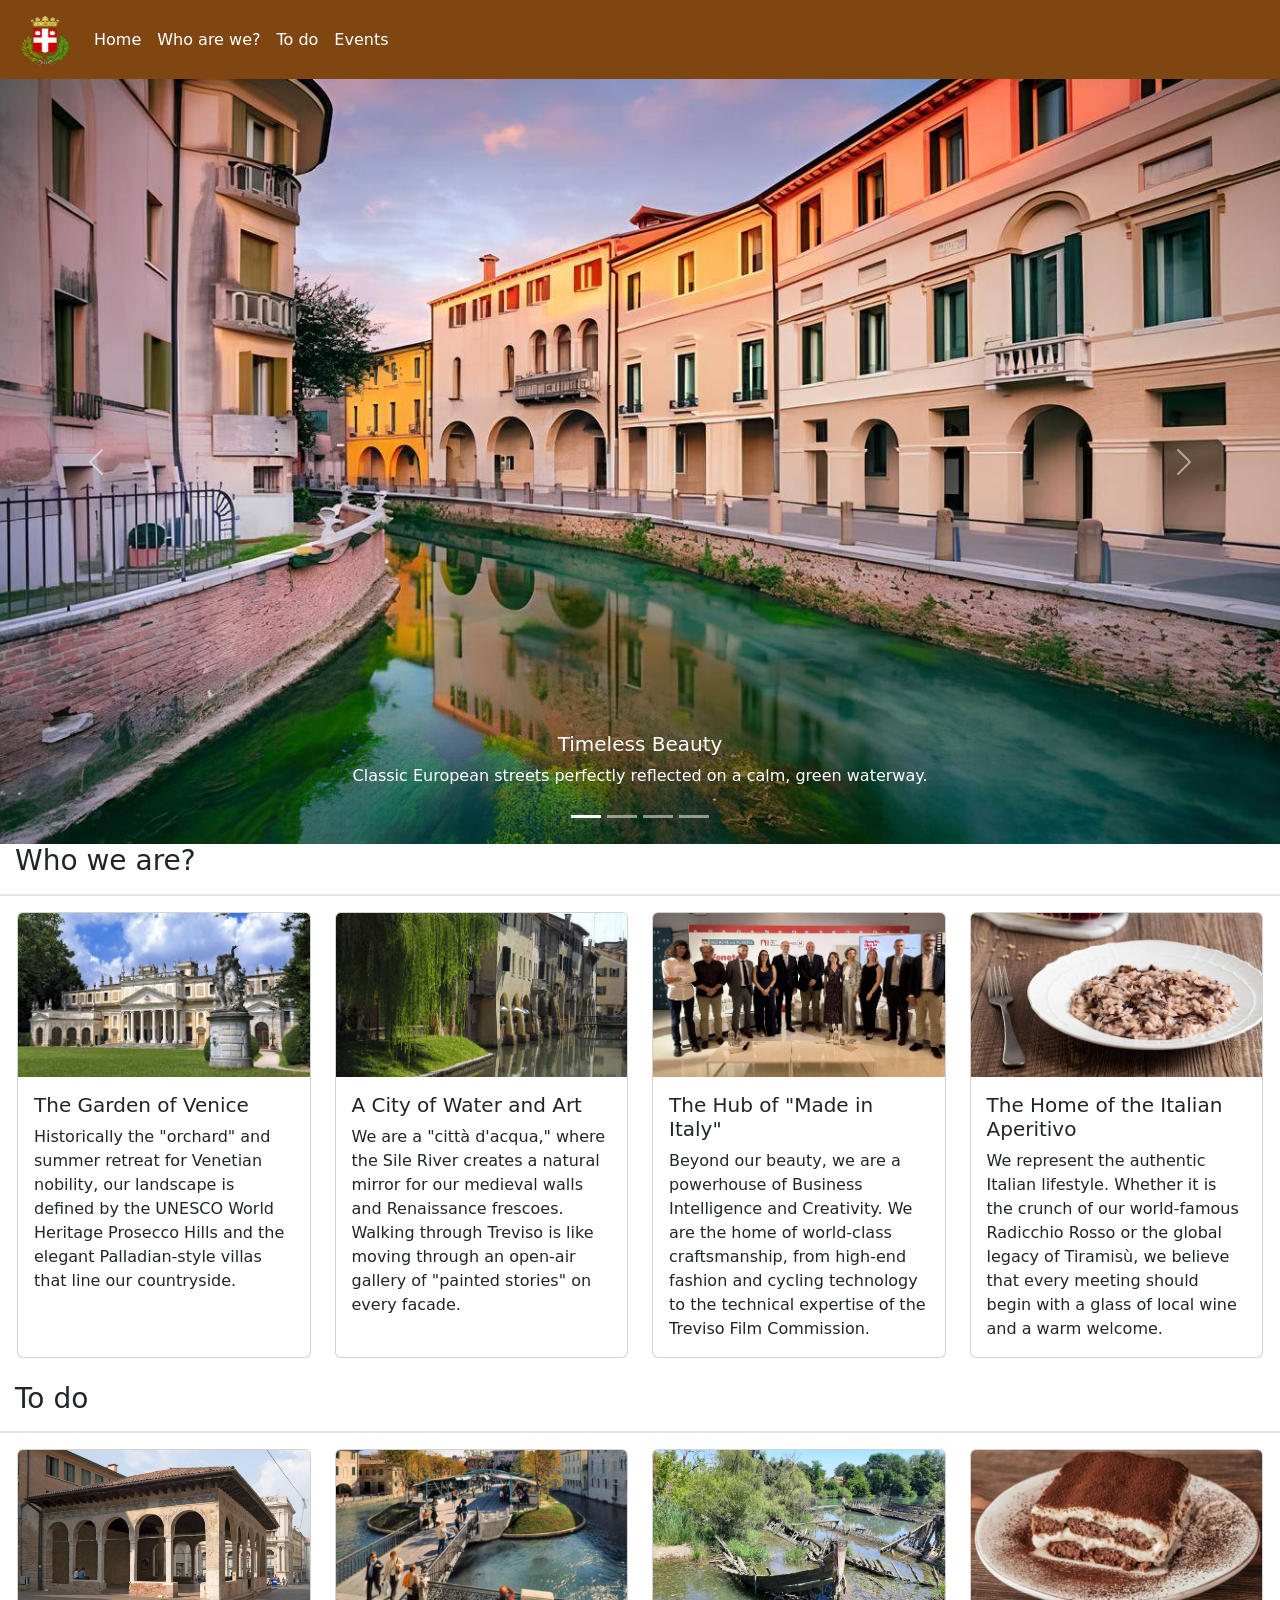
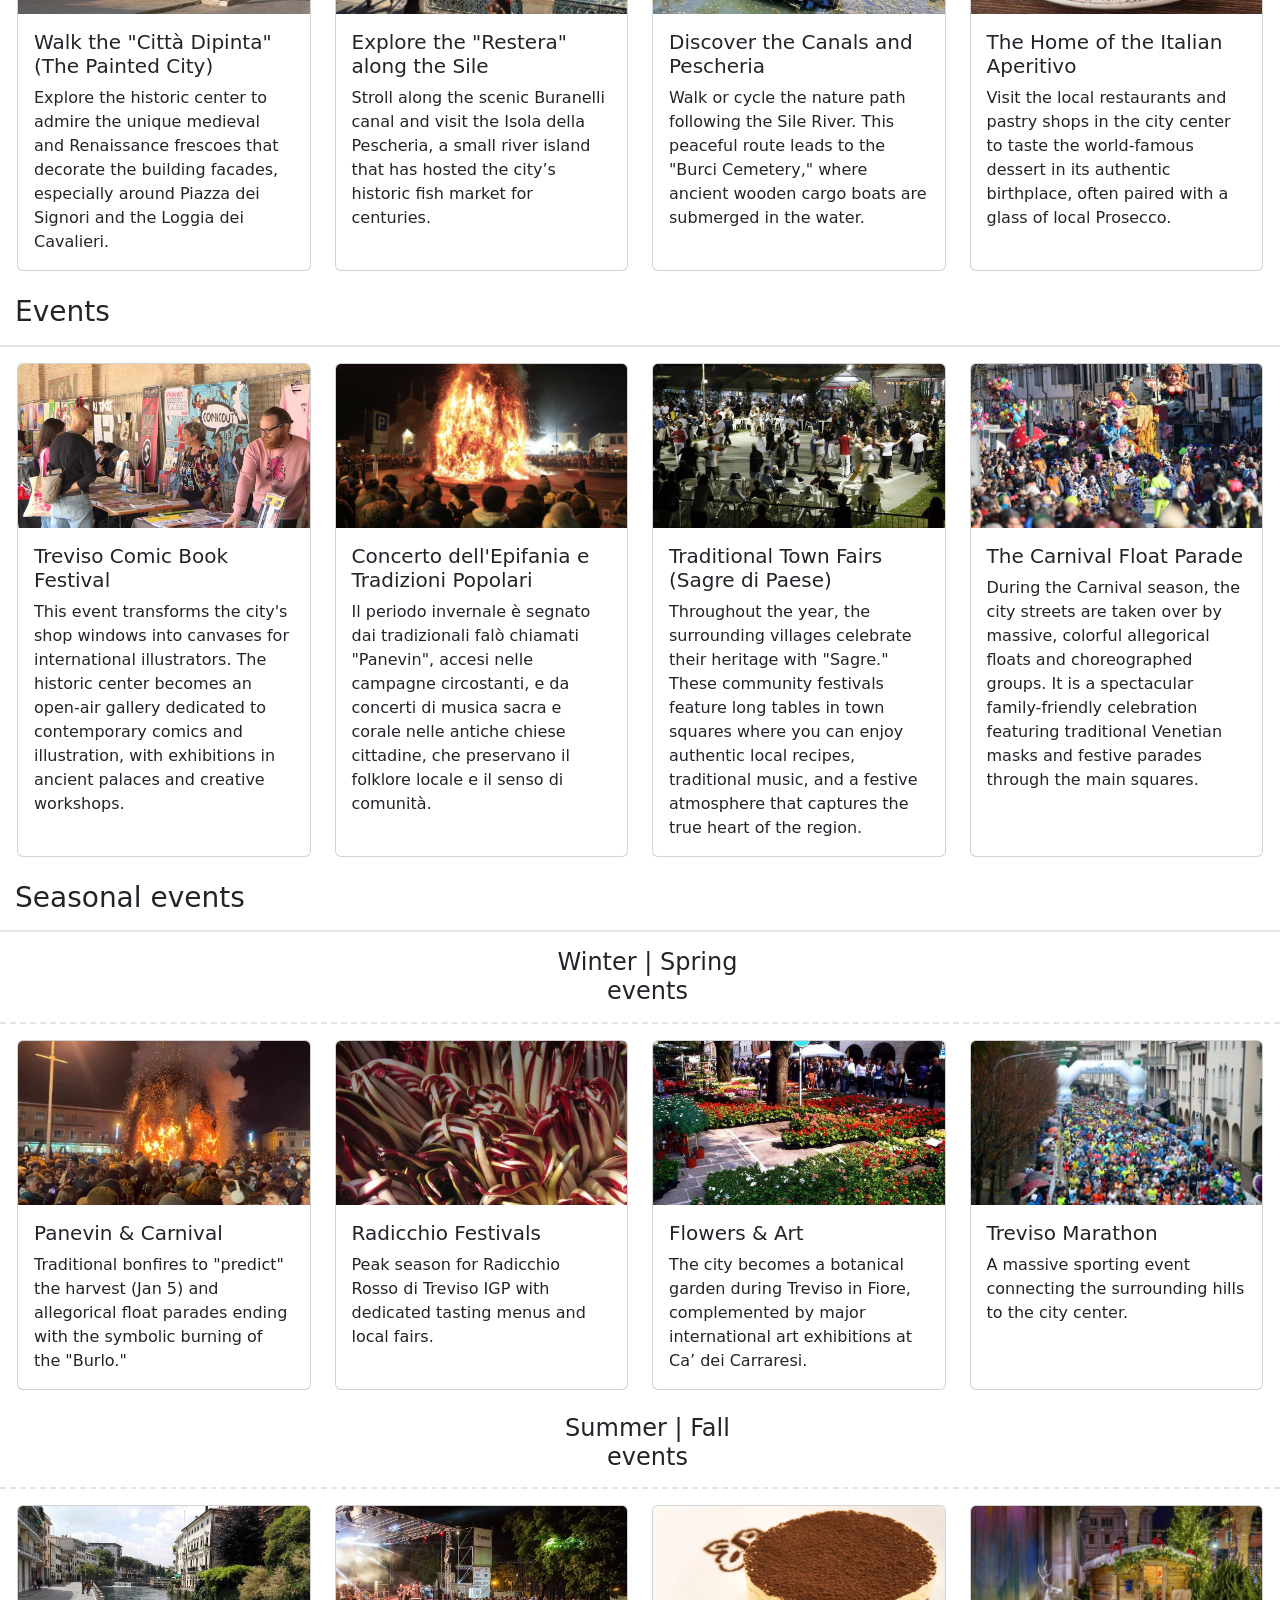
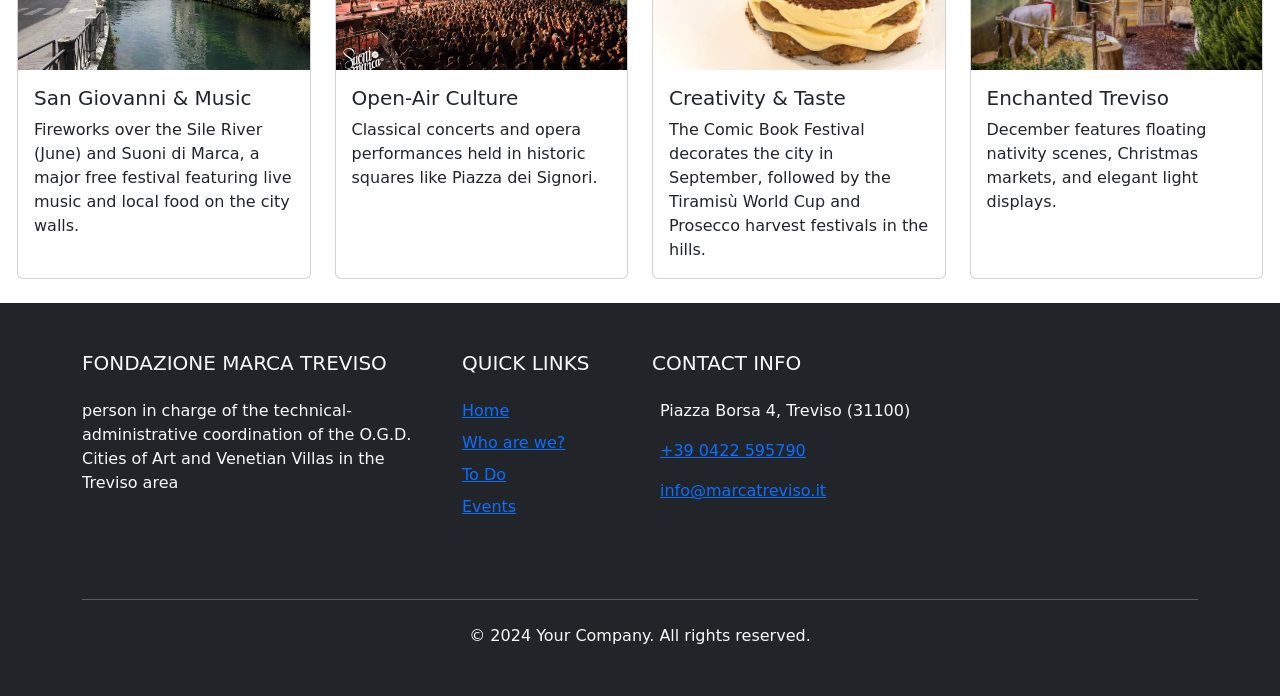
==== index.html @ ce569277 "Rename homepage.html to index.html" ====
<!DOCTYPE html>
<html lang="en">

<head>
    <meta charset="UTF-8">
    <meta name="viewport" content="width=device-width, initial-scale=1.0">
    <link href="https://cdn.jsdelivr.net/npm/bootstrap@5.3.3/dist/css/bootstrap.min.css" rel="stylesheet">
    <link href="https://unpkg.com/aos@2.3.1/dist/aos.css" rel="stylesheet">
    <script src="https://cdn.jsdelivr.net/npm/bootstrap@5.3.3/dist/js/bootstrap.bundle.min.js" defer></script>
    <script src="https://unpkg.com/aos@2.3.1/dist/aos.js"></script>
    <script src="script.js"></script>
    <link rel="stylesheet" href="css.css">
    <title>Treviso</title>
    <link rel="icon" type="image/x-icon" href="logo.png">

</head>

<body>
    <nav class="navbar navbar-expand-lg w-100 m-0 p-2" style="background-color: #804611;">
        <div class="container-fluid">
            <a class="navbar-brand" href="homepage.html">
                <img src="logo.png" alt="Treviso Logo" width="50" height="50"
                    class="d-inline-block align-text-top rounded-circle">
            </a>
            <button class="navbar-toggler" type="button" data-bs-toggle="collapse" data-bs-target="#navbarNavAltMarkup">
                <span class="navbar-toggler-icon"></span>
            </button>
            <div class="collapse navbar-collapse" id="navbarNavAltMarkup">
                <div class="navbar-nav test">
                    <a class="nav-link text-white" href="#home">Home</a>
                    <a class="nav-link text-white" href="#whoarewe">Who are we?</a>
                    <a class="nav-link text-white" href="#todo">To do</a>
                    <a class="nav-link text-white" href="#events">Events</a>
                </div>
            </div>
        </div>
    </nav>
    <div id="carouselExampleCaptions" class="carousel slide">
        <div class="carousel-indicators">
            <button type="button" data-bs-target="#carouselExampleCaptions" data-bs-slide-to="0" class="active"
                aria-current="true" aria-label="Slide 1"></button>
            <button type="button" data-bs-target="#carouselExampleCaptions" data-bs-slide-to="1"
                aria-label="Slide 2"></button>
            <button type="button" data-bs-target="#carouselExampleCaptions" data-bs-slide-to="2"
                aria-label="Slide 3"></button>
            <button type="button" data-bs-target="#carouselExampleCaptions" data-bs-slide-to="3"
                aria-label="Slide 4"></button>
        </div>

        <div class="carousel-inner">
            <div class="carousel-item active">
                <img src="img/River1.jpg" class="d-block w-100" alt="Timeless Beauty">
                <div class="carousel-caption d-none d-md-block">
                    <h5>Timeless Beauty</h5>
                    <p>Classic European streets perfectly reflected on a calm, green waterway.</p>
                </div>
            </div>

            <div class="carousel-item">
                <img src="img/Fountain.jpg" class="d-block w-100" alt="Hidden Square">
                <div class="carousel-caption d-none d-md-block">
                    <h5>Hidden Square</h5>
                    <p>A peaceful, enclosed courtyard featuring elegant stone benches.</p>
                </div>
            </div>
            <div class="carousel-item">
                <img src="img/Piazza.jpg" class="d-block w-100" alt="Heart of the City">
                <div class="carousel-caption d-none d-md-block">
                    <h5>Heart of the City</h5>
                    <p>A grand public square featuring ornate lampposts.</p>
                </div>
            </div>

            <div class="carousel-item">
                <img src="img/River2.jpg" class="d-block w-100" alt="Scenic Canal Walk">
                <div class="carousel-caption d-none d-md-block">
                    <h5>Scenic Canal Walk</h5>
                    <p>A picturesque city promenade along a calm waterway.</p>
                </div>
            </div>
        </div>

        <button class="carousel-control-prev" type="button" data-bs-target="#carouselExampleCaptions"
            data-bs-slide="prev">
            <span class="carousel-control-prev-icon" aria-hidden="true"></span>
            <span class="visually-hidden">Previous</span>
        </button>
        <button class="carousel-control-next" type="button" data-bs-target="#carouselExampleCaptions"
            data-bs-slide="next">
            <span class="carousel-control-next-icon" aria-hidden="true"></span>
            <span class="visually-hidden">Next</span>
        </button>
    </div>
    <!-- Who are we? -->
    <div data-aos="zoom-in">
        <h3 class="text-sep" id="whoarewe">Who we are?</h3>
        <hr class="solid">
        <div data-aos="zoom-in">
            <div class="mb-4">
                <div class="row cardrow">
                    <div class="col">
                        <div class="card h-100">
                            <img src="img/Garden.jpg" class="card-img-top pop-out" style="cursor: zoom-in;"
                                alt="The Garden of Venice">
                            <div class="card-body">
                                <h5 class="card-title">The Garden of Venice</h5>
                                <p class="card-text">Historically the "orchard" and summer retreat for Venetian
                                    nobility,
                                    our landscape is defined by the UNESCO World Heritage Prosecco Hills and the
                                    elegant
                                    Palladian-style villas that line our countryside. </p>
                            </div>
                        </div>
                    </div>
                    <div class="col">
                        <div class="card h-100">
                            <img src="img/Water.jpg" class="card-img-top pop-out" style="cursor: zoom-in;"
                                alt="A City of Water and Art">
                            <div class="card-body">
                                <h5 class="card-title">A City of Water and Art</h5>
                                <p class="card-text">We are a "città d'acqua," where the Sile River creates a
                                    natural
                                    mirror
                                    for our medieval walls and Renaissance frescoes. Walking through Treviso is like
                                    moving
                                    through an open-air gallery of "painted stories" on every facade.</p>
                            </div>
                        </div>
                    </div>
                    <div class="col">
                        <div class="card h-100">
                            <img src="img/Hub.jpg" class="card-img-top pop-out" style="cursor: zoom-in;"
                                alt='The Hub of "Made in Italy"'>
                            <div class="card-body">
                                <h5 class="card-title">The Hub of "Made in Italy"</h5>
                                <p class="card-text">Beyond our beauty, we are a powerhouse of Business Intelligence
                                    and
                                    Creativity. We are the home of world-class craftsmanship, from high-end fashion
                                    and
                                    cycling technology to the technical expertise of the Treviso Film Commission.
                                </p>
                            </div>
                        </div>
                    </div>
                    <div class="col">
                        <div class="card h-100">
                            <img src="img/Home.jpg" class="card-img-top pop-out" style="cursor: zoom-in;"
                                alt="The Home of the Italian Aperitivo">
                            <div class="card-body">
                                <h5 class="card-title">The Home of the Italian Aperitivo</h5>
                                <p class="card-text">We represent the authentic Italian lifestyle. Whether it is the
                                    crunch
                                    of our world-famous Radicchio Rosso or the global legacy of Tiramisù, we believe
                                    that
                                    every meeting should begin with a glass of local wine and a warm welcome.</p>
                            </div>
                        </div>
                    </div>
                </div>
            </div>
        </div>
    </div>
    <!-- To Do -->
    <div data-aos="zoom-in">
        <h3 class="text-sep" id="todo">To do</h3>
        <hr class="solid">
        <div class="mb-4">
            <div class="row cardrow">
                <div class="col">
                    <div class="card h-100">
                        <img src="img/walk.jpg"
                            class="card-img-top pop-out" style="cursor: zoom-in;"
                            alt='Walk the "Città Dipinta" (The Painted City)'>
                        <div class="card-body">
                            <h5 class="card-title">Walk the "Città Dipinta" (The Painted City)</h5>
                            <p class="card-text"> Explore the historic center to admire the unique medieval
                                and
                                Renaissance frescoes that decorate the building facades, especially around
                                Piazza
                                dei Signori and the Loggia dei Cavalieri.</p>
                        </div>
                    </div>
                </div>
                <div class="col">
                    <div class="card h-100">
                        <img src="img/restera.jpg"
                            class="card-img-top pop-out" style="cursor: zoom-in;"
                            alt='Explore the "Restera" along the Sile'>
                        <div class="card-body">
                            <h5 class="card-title">Explore the "Restera" along the Sile</h5>
                            <p class="card-text">Stroll along the scenic Buranelli canal and visit the Isola
                                della
                                Pescheria, a small river island that has hosted the city’s historic fish
                                market
                                for
                                centuries.</p>
                        </div>
                    </div>
                </div>
                <div class="col">
                    <div class="card h-100">
                        <img src="img/boat.jpg"
                            class="card-img-top pop-out" style="cursor: zoom-in;"
                            alt='Discover the Canals and Pescheria'>
                        <div class="card-body">
                            <h5 class="card-title">Discover the Canals and Pescheria</h5>
                            <p class="card-text">Walk or cycle the nature path following the Sile River. This peaceful route leads to the "Burci Cemetery," where ancient wooden cargo boats are submerged in the water.</p>
                        </div>
                    </div>
                </div>
                <div class="col">
                    <div class="card h-100">
                        <img src="img/misu.webp"
                            class="card-img-top pop-out" style="cursor: zoom-in;"
                            alt="The Home of the Italian Aperitivo">
                        <div class="card-body">
                            <h5 class="card-title">The Home of the Italian Aperitivo</h5>
                            <p class="card-text">Visit the local restaurants and pastry shops in the city
                                center
                                to
                                taste the world-famous dessert in its authentic birthplace, often paired
                                with a
                                glass of local Prosecco.</p>
                        </div>
                    </div>
                </div>
            </div>
        </div>
    </div>
    <!-- Events -->
    <h3 class="text-sep" id="events">Events</h3>
    <hr class="solid">
    <div data-aos="zoom-in">
        <div class="mb-4">
            <div class="row cardrow">
                <div class="col">
                    <div class="card h-100">
                        <img src="img/2347.jpg"
                            class="card-img-top pop-out" style="cursor: zoom-in;" alt='Treviso Comic Book Festival'>
                        <div class="card-body">
                            <h5 class="card-title">Treviso Comic Book Festival</h5>
                            <p class="card-text">This event transforms the city's shop windows into canvases for
                                international illustrators. The historic center becomes an open-air gallery
                                dedicated to contemporary comics and illustration, with exhibitions in ancient
                                palaces and creative workshops.</p>
                        </div>
                    </div>
                </div>
                <div class="col">
                    <div class="card h-100">
                        <img src="img/burn.jpg"
                            class="card-img-top pop-out" style="cursor: zoom-in;"
                            alt="Concerto dell'Epifania e Tradizioni Popolari">
                        <div class="card-body">
                            <h5 class="card-title">Concerto dell'Epifania e Tradizioni Popolari</h5>
                            <p class="card-text">Il periodo invernale è segnato dai tradizionali falò chiamati
                                "Panevin", accesi nelle campagne circostanti, e da concerti di musica sacra e
                                corale nelle antiche chiese cittadine, che preservano il folklore locale e il
                                senso di comunità.</p>
                        </div>
                    </div>
                </div>
                <div class="col">
                    <div class="card h-100">
                        <img src="img/fair.jpg" class="card-img-top pop-out"
                            style="cursor: zoom-in;" alt='Traditional Town Fairs (Sagre di Paese)'>
                        <div class="card-body">
                            <h5 class="card-title">Traditional Town Fairs (Sagre di Paese)</h5>
                            <p class="card-text">Throughout the year, the surrounding villages celebrate their
                                heritage with "Sagre." These community festivals feature long tables in town
                                squares where you can enjoy authentic local recipes, traditional music, and a
                                festive atmosphere that captures the true heart of the region.</p>
                        </div>
                    </div>
                </div>
                <div class="col">
                    <div class="card h-100">
                        <img src="img/float.jpg"
                            class="card-img-top pop-out" style="cursor: zoom-in;"
                            alt="The Carnival Float Parade">
                        <div class="card-body">
                            <h5 class="card-title">The Carnival Float Parade</h5>
                            <p class="card-text">During the Carnival season, the city streets are taken over by
                                massive, colorful allegorical floats and choreographed groups. It is a
                                spectacular family-friendly celebration featuring traditional Venetian masks and
                                festive parades through the main squares.</p>
                        </div>
                    </div>
                </div>
            </div>
        </div>
    </div>
    <!-- Seasonal events -->
    <h3 class="text-sep" id="events">Seasonal events</h3>
    <hr class="solid">
    <!-- Winter -->
    <h4 class="text-sep" id="events">Winter | Spring <br> events</h4>
    <hr class="dashed">
    <div data-aos="zoom-in">
        <div class="mb-4">
            <div class="row cardrow">
                <div class="col">
                    <div class="card h-100">
                        <img src="img/Panevin.webp" class="card-img-top pop-out" style="cursor: zoom-in;" alt='Panevin & Carnival'>
                        <div class="card-body">
                            <h5 class="card-title">Panevin & Carnival</h5>
                            <p class="card-text">Traditional bonfires to "predict" the harvest (Jan 5) and allegorical
                                float parades ending with the symbolic burning of the "Burlo."</p>
                        </div>
                    </div>
                </div>
                <div class="col">
                    <div class="card h-100">
                        <img src="img/radicchio.webp" class="card-img-top pop-out" style="cursor: zoom-in;" alt="Radicchio Festivals">
                        <div class="card-body">
                            <h5 class="card-title">Radicchio Festivals</h5>
                            <p class="card-text">Peak season for Radicchio Rosso di Treviso IGP with dedicated tasting
                                menus and local fairs.</p>
                        </div>
                    </div>
                </div>
                <div class="col">
                    <div class="card h-100">
                        <img src="img/flower.jpg" class="card-img-top pop-out" style="cursor: zoom-in;" alt='Flowers & Art'>
                        <div class="card-body">
                            <h5 class="card-title">Flowers & Art</h5>
                            <p class="card-text">The city becomes a botanical garden during Treviso in Fiore,
                                complemented by major international art exhibitions at Ca’ dei Carraresi.</p>
                        </div>
                    </div>
                </div>
                <div class="col">
                    <div class="card h-100">
                        <img src="img/marathon.jpg" class="card-img-top pop-out" style="cursor: zoom-in;" alt="Treviso Marathon">
                        <div class="card-body">
                            <h5 class="card-title">Treviso Marathon</h5>
                            <p class="card-text">A massive sporting event connecting the surrounding hills to the city
                                center.</p>
                        </div>
                    </div>
                </div>
            </div>
        </div>
    </div>
    <h4 class="text-sep" id="events">Summer | Fall <br> events</h4>
    <hr class="dashed">
    <div data-aos="zoom-in">
        <div class="mb-4">
            <div class="row cardrow">
                <div class="col">
                    <div class="card h-100">
                        <img src="img/music.jpg" class="card-img-top pop-out" style="cursor: zoom-in;" alt='San Giovanni & Music'>
                        <div class="card-body">
                            <h5 class="card-title">San Giovanni & Music</h5>
                            <p class="card-text">Fireworks over the Sile River (June) and Suoni di Marca, a major free
                                festival featuring live music and local food on the city walls.</p>
                        </div>
                    </div>
                </div>
                <div class="col">
                    <div class="card h-100">
                        <img src="img/air.jpg" class="card-img-top pop-out" style="cursor: zoom-in;" alt=" Open-Air Culture">
                        <div class="card-body">
                            <h5 class="card-title"> Open-Air Culture</h5>
                            <p class="card-text">Classical concerts and opera performances held in historic squares like
                                Piazza dei Signori.</p>
                        </div>
                    </div>
                </div>
                <div class="col">
                    <div class="card h-100">
                        <img src="img/tiramisu.png" class="card-img-top pop-out" style="cursor: zoom-in;" alt='Creativity & Taste'>
                        <div class="card-body">
                            <h5 class="card-title">Creativity & Taste</h5>
                            <p class="card-text">The Comic Book Festival decorates the city in September, followed by
                                the Tiramisù World Cup and Prosecco harvest festivals in the hills.</p>
                        </div>
                    </div>
                </div>
                <div class="col">
                    <div class="card h-100">
                        <img src="img/enchanted.png" class="card-img-top pop-out" style="cursor: zoom-in;" alt="Enchanted Treviso">
                        <div class="card-body">
                            <h5 class="card-title">Enchanted Treviso</h5>
                            <p class="card-text">December features floating nativity scenes, Christmas markets, and
                                elegant light displays.</p>
                        </div>
                    </div>
                </div>
            </div>
        </div>
    </div>
    <!-- Footer -->
    <footer class="bg-dark text-light py-5">
        <div class="container">
            <div class="row g-4">
                <div class="col-lg-4 col-md-6">
                    <h5 class="mb-4">FONDAZIONE MARCA TREVISO</h5>
                    <p class="mb-4">person in charge of the technical-administrative
                        coordination of the O.G.D.
                        Cities of Art and Venetian Villas in the Treviso area
                    </p>
                </div>
                <div class="col-lg-2 col-md-6">
                    <h5 class="mb-4">QUICK LINKS</h5>
                    <ul class="list-unstyled">
                        <li class="mb-2"><a href="#home" class="footer-link">Home</a></li>
                        <li class="mb-2"><a href="#whoarewe" class="footer-link">Who are we?</a>
                        </li>
                        <li class="mb-2"><a href="#todo" class="footer-link">To Do</a></li>
                        <li class="mb-2"><a href="#events" class="footer-link">Events</a></li>
                    </ul>
                </div>
                <div class="col-lg-4 col-md-6">
                    <h5 class="mb-4">CONTACT INFO</h5>
                    <ul class="list-unstyled">
                        <li class="mb-3">
                            <i class="fas fa-map-marker-alt me-2"></i>
                            Piazza Borsa 4, Treviso (31100)
                        </li>
                        <li class="mb-3">
                            <i class="fas fa-phone me-2"></i>
                            <a href="tel:+390422595790" class="footer-link">+39 0422 595790</a>
                        </li>
                        <li class="mb-3">
                            <i class="fas fa-envelope me-2"></i>
                            <a href="mailto:info@marcatreviso.it" class="footer-link">info@marcatreviso.it</a>
                        </li>
                    </ul>
                </div>
            </div>
            <!-- Copyright -->
            <div class="row mt-5">
                <div class="col-12">
                    <hr class="mb-4">
                    <div class="text-center">
                        <p class="mb-0">&copy; 2024 Your Company. All rights reserved.</p>
                    </div>
                </div>
            </div>
        </div>
    </footer>
    <script src="https://unpkg.com/aos@next/dist/aos.js"></script>
    <script>
        AOS.init();
    </script>
</body>

</html>
---- css.css ----
h4 {
    text-align: center;
}

.test {
    background-color: #804611;
    color: white;
}

.nav-link {
    color: white;
}

.cardrow {
    margin-bottom: 20px;
    margin-top: 10px;
    margin-left: 5px;
    margin-right: 5px;
}

hr.solid {
    border-top: 2px solid #999;
}

hr.dashed {
    border-top: 2px dashed #999;
}

.text-sep {
    padding-left: 15px;
}

hr.hr-text {
    position: relative;
    border: none;
    height: 1px;
    background: #999;
}

hr.hr-text::before {
    content: attr(data-content);
    display: inline-block;
    background: #fff;
    font-weight: bold;
    font-size: 0.85rem;
    color: #999;
    border-radius: 30rem;
    padding: 0.2rem 2rem;
    position: absolute;
    top: 50%;
    left: 50%;
    transform: translate(-50%, -50%);
}

.pop-out {
    transition: transform 0.3s ease;
}

.pop-out:hover {
    transform: scale(1.1);
    z-index: 10;
    position: relative;
}

.carousel-item img {
    width: 100%;
    height: 85vh;
    object-fit: cover;
    object-position: center;
}

.carousel-item img {
    width: 100%;
    height: 85vh;
object-fit: cover;}
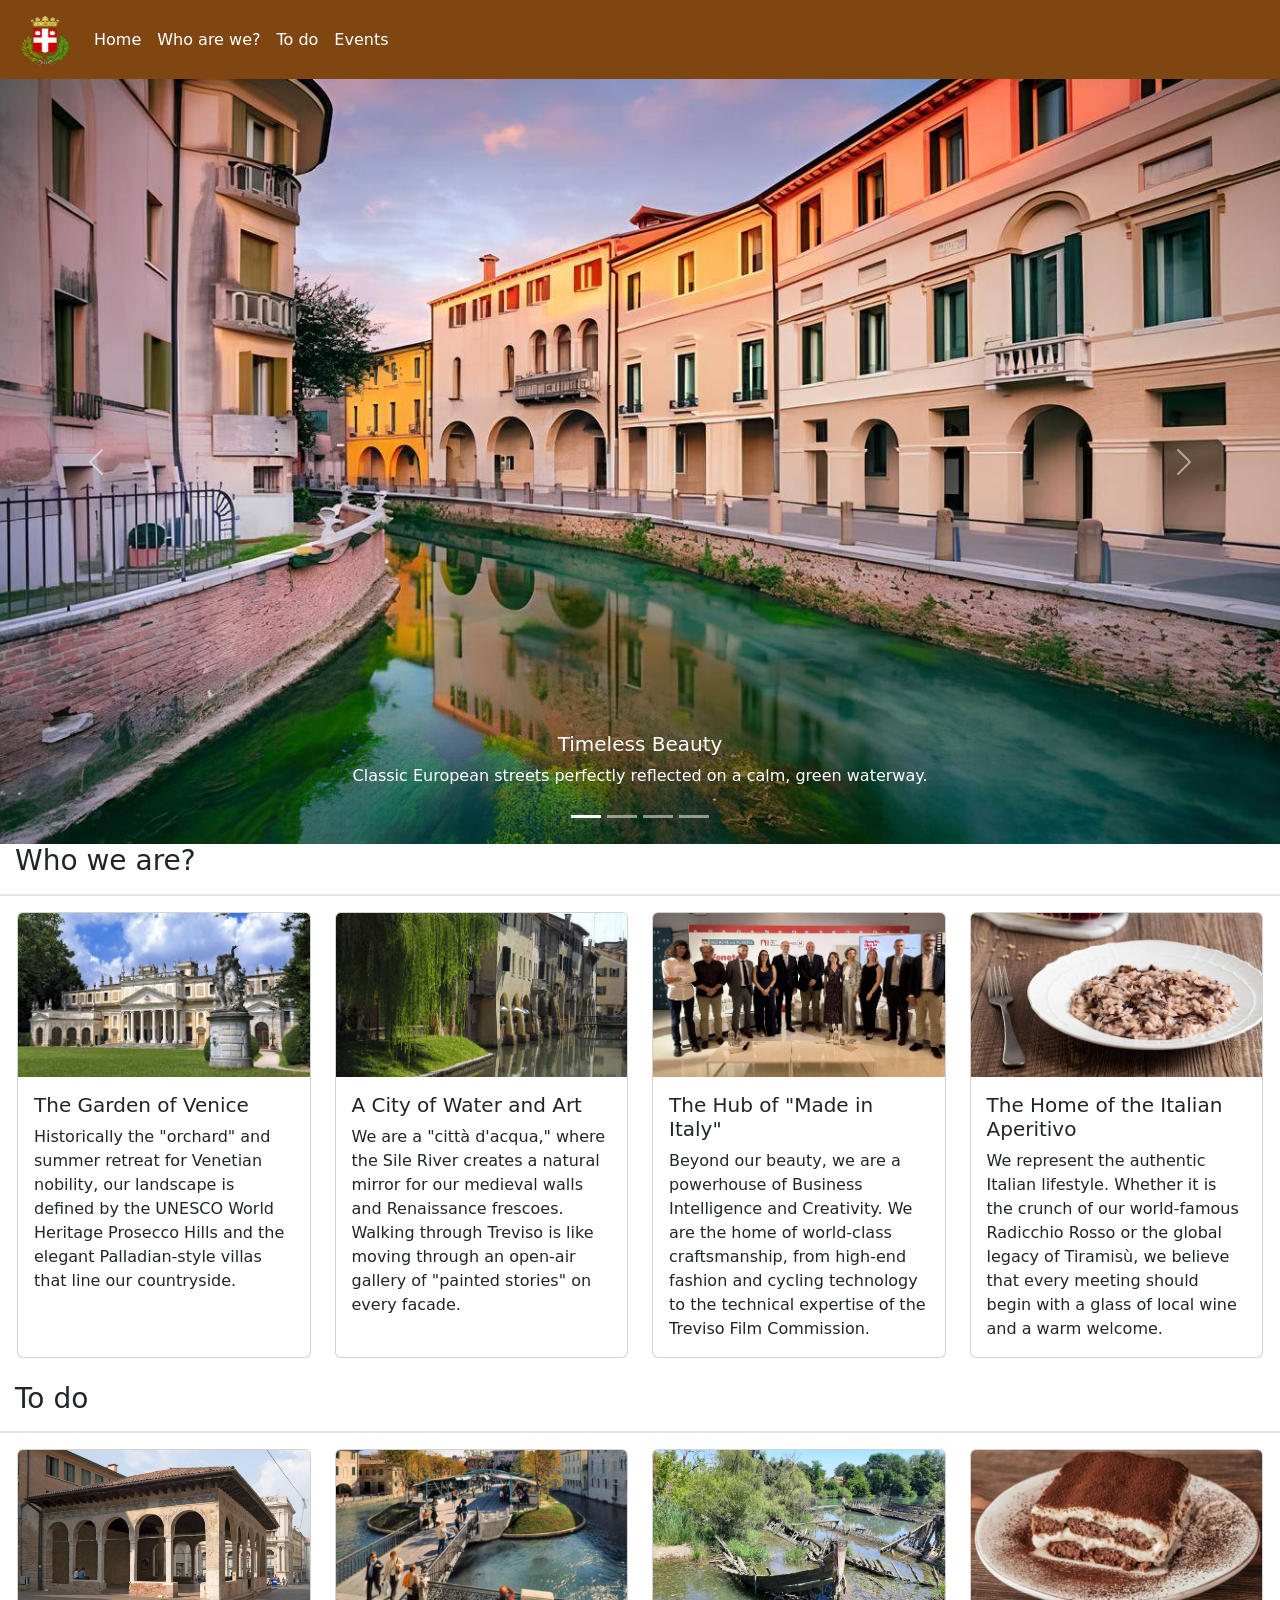
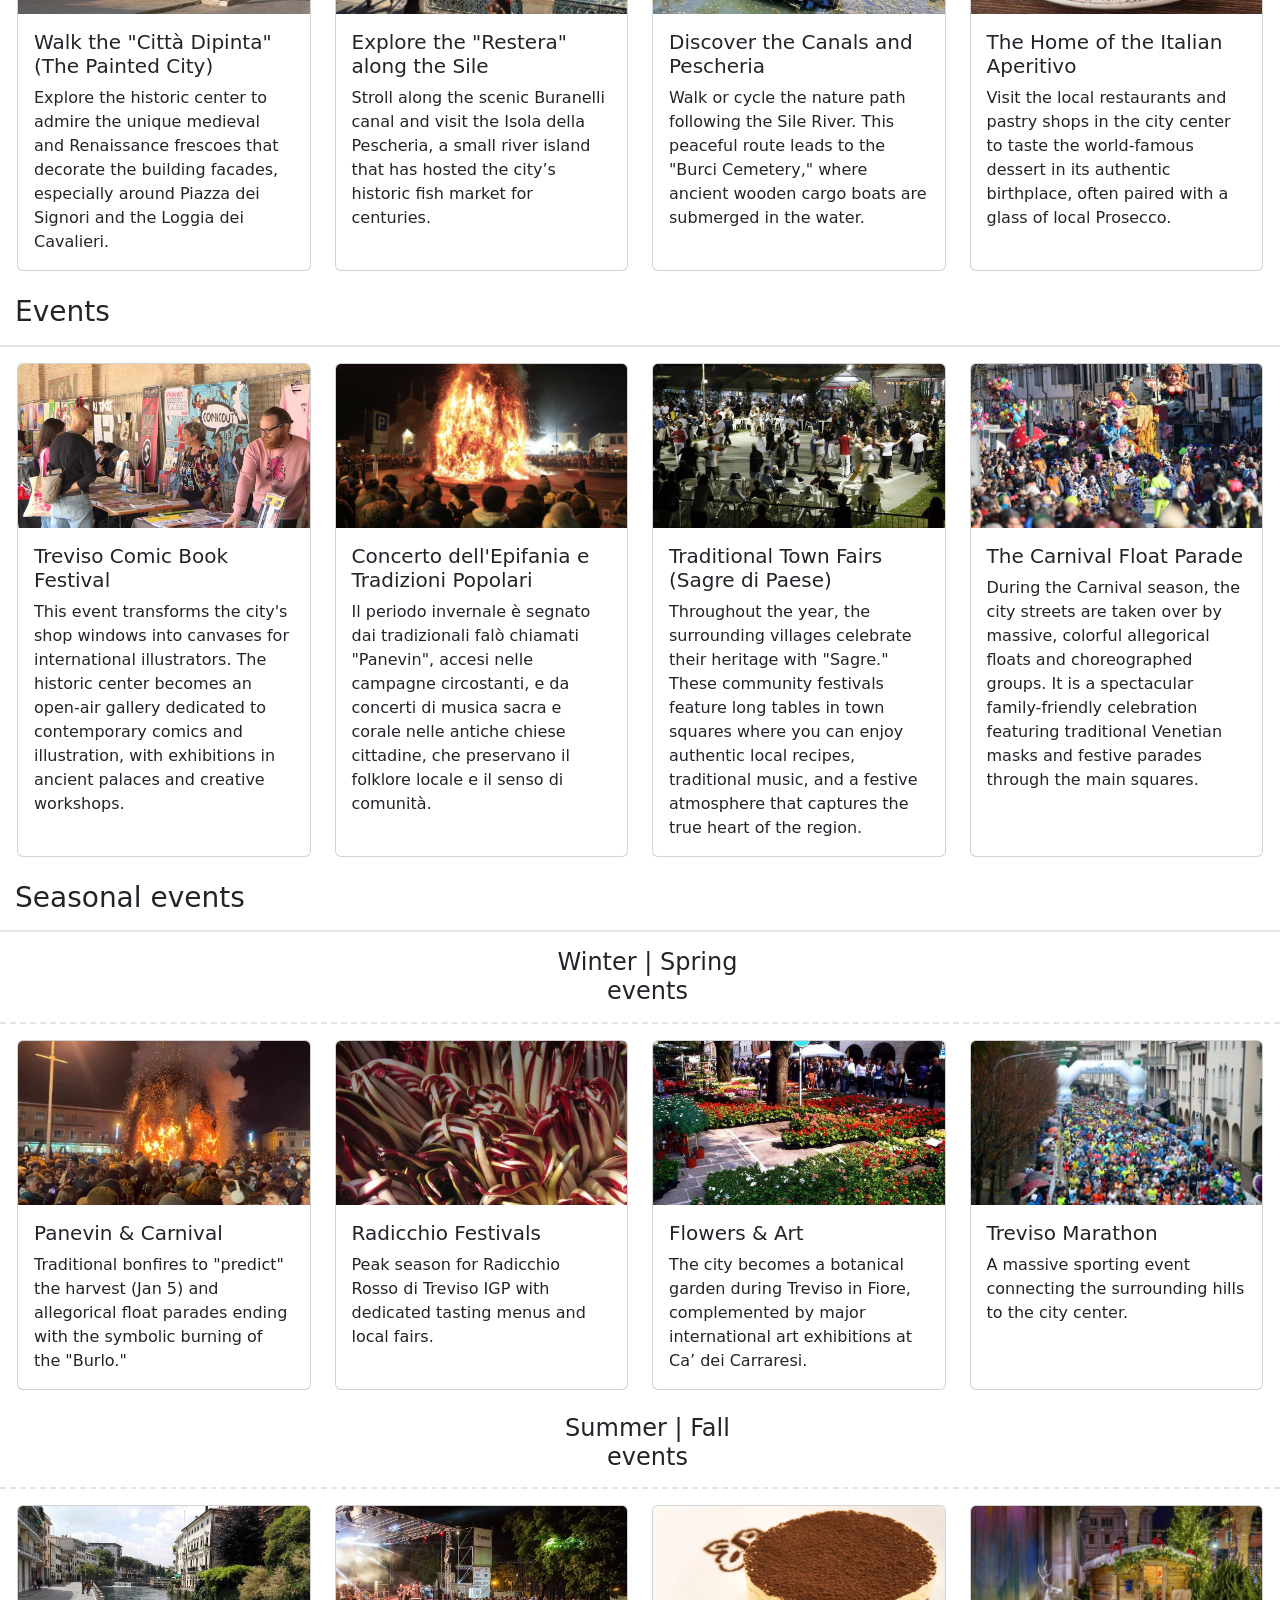
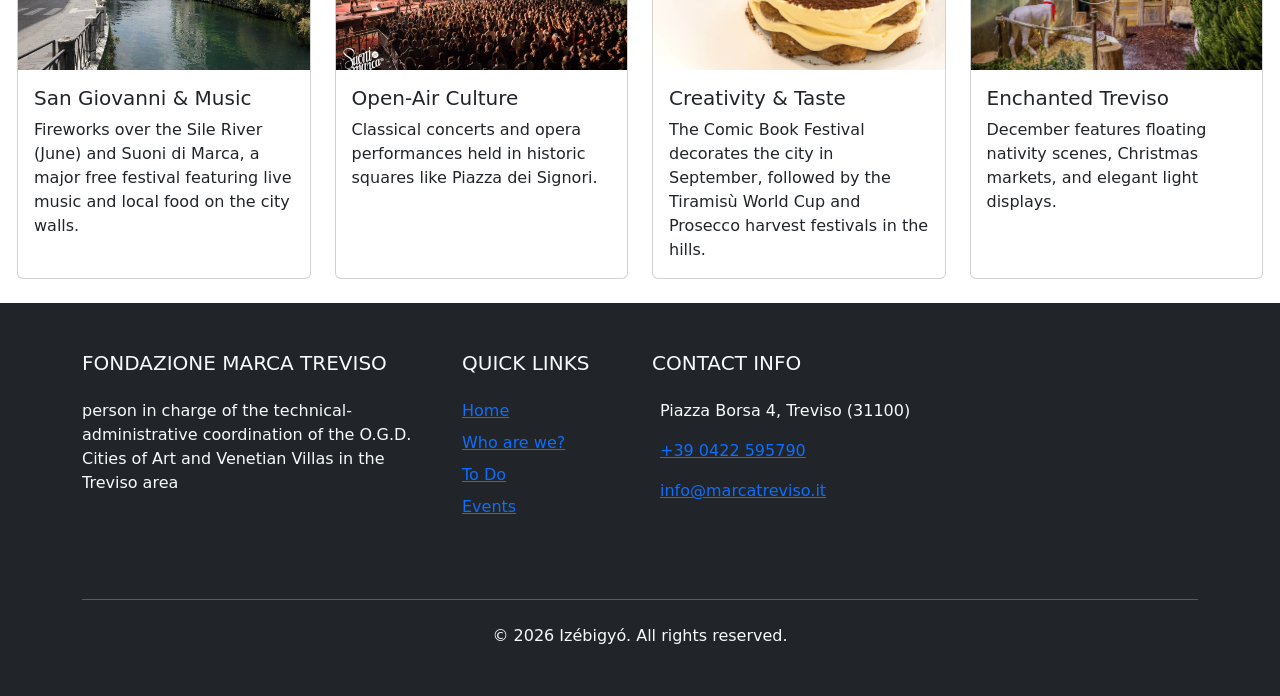
==== commit 428435e8: "e" ====
--- a/index.html
+++ b/index.html
@@ -434,7 +434,7 @@
                 <div class="col-12">
                     <hr class="mb-4">
                     <div class="text-center">
-                        <p class="mb-0">&copy; 2024 Your Company. All rights reserved.</p>
+                        <p class="mb-0">&copy; 2026 Izébigyó. All rights reserved.</p>
                     </div>
                 </div>
             </div>
